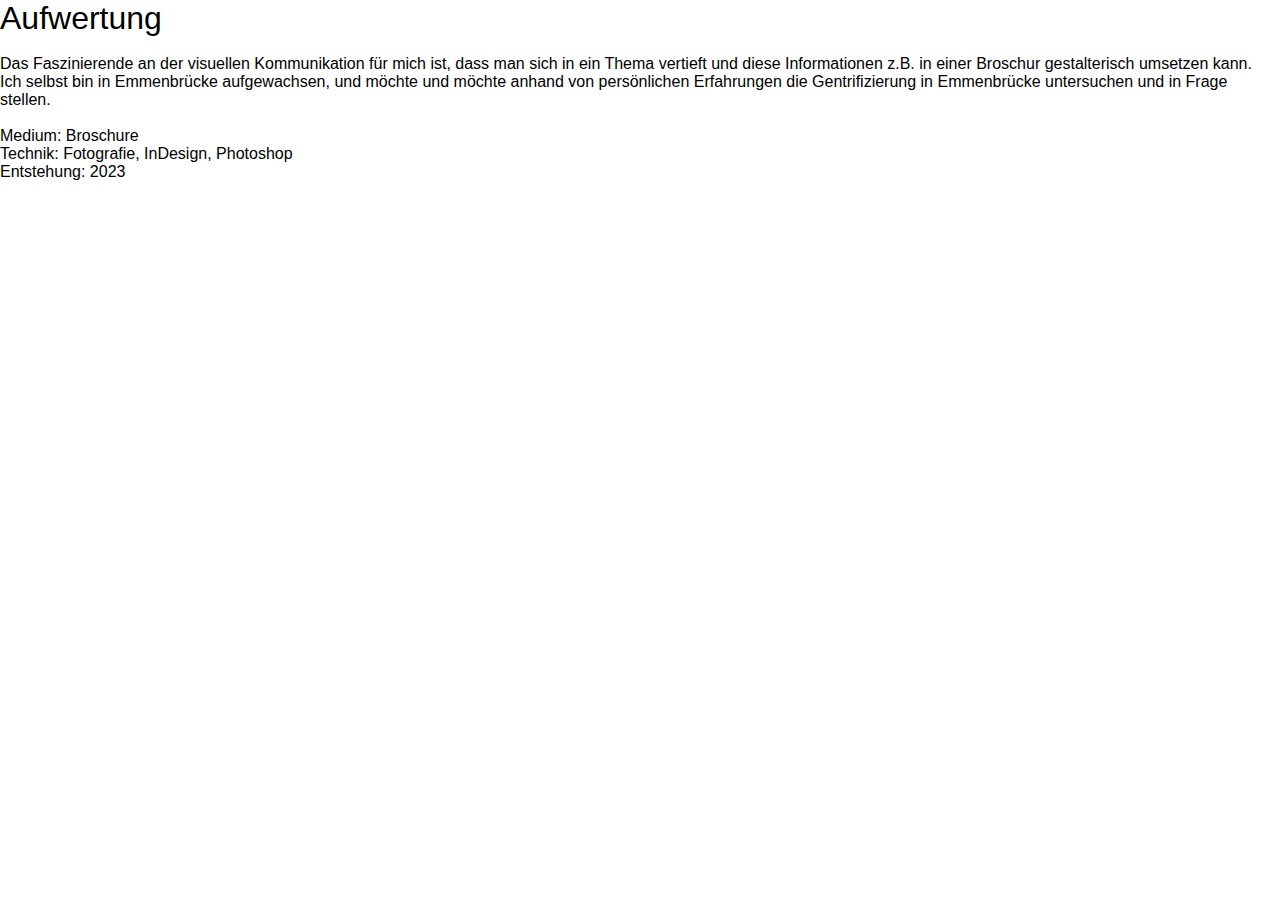
==== aufwertung.html @ d8ba7b99 "start sub-pages" ====
<!DOCTYPE html>
<html lang="en">
<head>
    <meta charset="UTF-8">
    <meta name="viewport" content="width=device-width, initial-scale=1.0">
    <title>T.C.</title>
    <link rel="stylesheet" href="styles.css">
</head>
<body>
    <h1>Aufwertung</h1><br>
    <p>Das Faszinierende an der visuellen Kommunikation für mich ist, dass man sich in ein Thema vertieft und diese Informationen z.B. in einer Broschur gestalterisch umsetzen kann. <br>
        Ich selbst bin in Emmenbrücke aufgewachsen, und möchte und möchte anhand von persönlichen Erfahrungen die Gentrifizierung in Emmenbrücke untersuchen und in Frage stellen.</p>
        <br>
    <p>Medium: Broschure</p>
    <p>Technik: Fotografie, InDesign, Photoshop</p>
    <p>Entstehung: 2023</p>
</body>
</html>
---- styles.css ----
*{
    margin: 0;
    padding: 0;
    font-family: "Helvetica";
    font-weight: lighter;
    box-sizing: border-box;
}

body{
    background-color: white;
    color: black;
}

#header{
    width: 100%;
    height: auto;
}

.container{
    padding: 10px 10%;
}

.search{
    width: 92px;
    height: auto;
}

nav{
    display: flex;
    align-items: center;
    justify-content: space-between;
    flex-wrap: wrap;
}

nav ul li{
    display: inline-block;
    list-style: none;
    margin: 20px 20px;
}

nav ul li a{
    color: #cdcdcd;
    text-decoration: none;
    transition: all 0.4s linear;
    font-size: 18px;
    position: relative;
}

nav ul li a:hover{
  color: black;
}

.links{
    margin-top: 10%;
    margin-left: 25%;
    display: inline-block;
}

.links-2{
    margin-left: 0%;
    margin-right: 50%;
    display: inline-block;
}

.links-3{
    margin-left: 25%;
    margin-right: 50%;
    display: inline-block;
}

.links-4{
  margin-left: 0%;
  margin-right: 50%;
  display: inline-block;
}

.links-5{
    margin-left: 25%;
    margin-right: 50%;
    display: inline-block;
}

.links-styling{
    color: black;
    font-size: 18px;
    transition: all 0.1s linear;
    text-decoration: none;
}

.links-styling:hover{
    color: #cdcdcd;
}

.typewriter {
    display: inline-block;
  }
  
  .typed-out {
    font-family: "Helvetica";
    letter-spacing: 0px;
    overflow: hidden; /* content not revealed until animation */
    border-right: 2px solid black; /* cursor */
    font-size: 24px;
    width: 0;
    white-space: nowrap; /* keep content on single line */
    animation: typing 1s steps(15, end) forwards, blink 1s infinite;
  }

  /* typing effect */
@keyframes typing {
    from {
      width: 0;
    }
    to {
      width: 100%;
    }
  }
  
  @keyframes blink {
    from {
      border-color: transparent;
    }
    to {
      border-color: black;
    }
  }
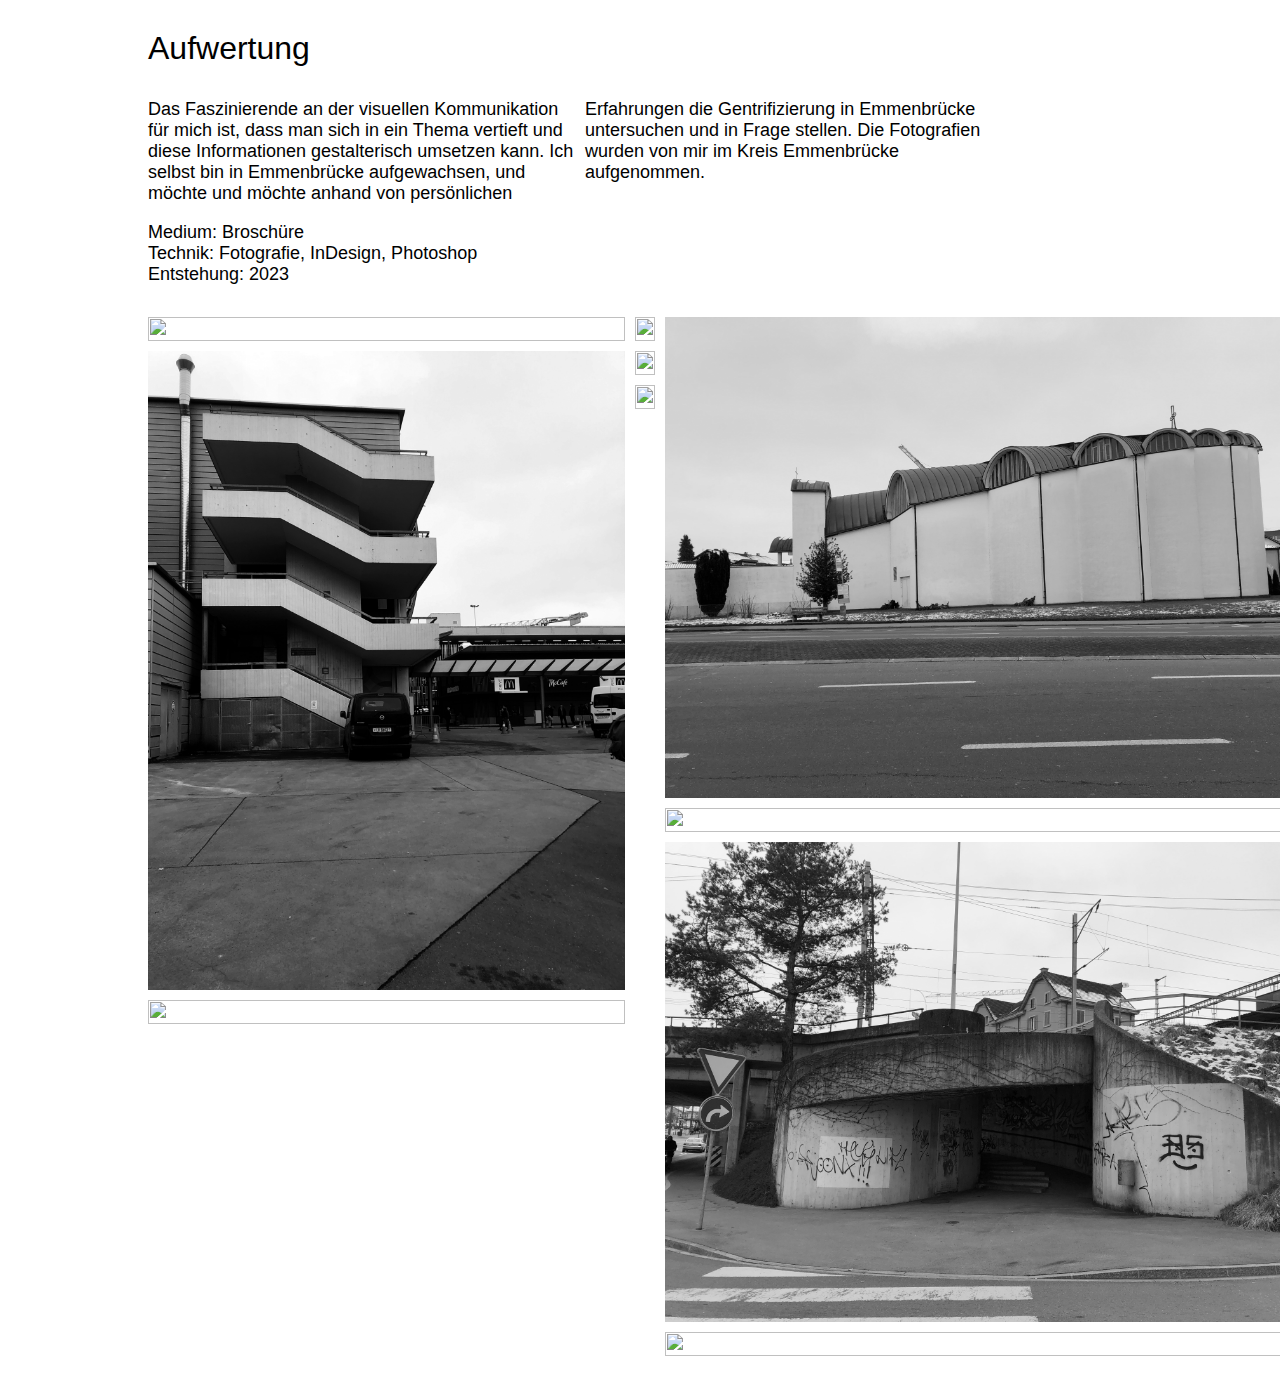
==== commit 49c700c8: "updated "aufwertung"" ====
--- a/aufwertung.html
+++ b/aufwertung.html
@@ -4,15 +4,69 @@
     <meta charset="UTF-8">
     <meta name="viewport" content="width=device-width, initial-scale=1.0">
     <title>T.C.</title>
-    <link rel="stylesheet" href="styles.css">
+    <link rel="stylesheet" href="styles-aufwertung.css">
 </head>
 <body>
-    <h1>Aufwertung</h1><br>
-    <p>Das Faszinierende an der visuellen Kommunikation für mich ist, dass man sich in ein Thema vertieft und diese Informationen z.B. in einer Broschur gestalterisch umsetzen kann. <br>
-        Ich selbst bin in Emmenbrücke aufgewachsen, und möchte und möchte anhand von persönlichen Erfahrungen die Gentrifizierung in Emmenbrücke untersuchen und in Frage stellen.</p>
-        <br>
-    <p>Medium: Broschure</p>
-    <p>Technik: Fotografie, InDesign, Photoshop</p>
-    <p>Entstehung: 2023</p>
+
+    <div class="container">
+
+        <h1 class="title">Aufwertung</h1>
+
+        <p class="font-styling"> Das Faszinierende an der visuellen Kommunikation für mich ist, dass man sich in ein Thema vertieft und diese Informationen gestalterisch umsetzen kann.
+            Ich selbst bin in Emmenbrücke aufgewachsen, und möchte und möchte anhand von persönlichen Erfahrungen die Gentrifizierung in Emmenbrücke untersuchen und in Frage stellen.
+            Die Fotografien wurden von mir im Kreis Emmenbrücke aufgenommen.
+        </p><br>
+
+        <p class= "info">
+            Medium: Broschüre <br>
+            Technik: Fotografie, InDesign, Photoshop <br>
+            Entstehung: 2023
+        </p>
+
+        <div class="image-grid">
+
+             <div class="column">
+                <div class="photo">
+                    <img src="img_eb/DSC_0018.jpg" alt="">
+                </div>
+                <div class="photo">
+                    <img src="img_eb/DSC_0024.jpg" alt="">
+                </div>
+                <div class="photo">
+                    <img src="img_eb/DSC_0028.jpg" alt="">
+                </div>
+             </div>
+
+             <div class="column">
+                <div class="photo">
+                    <img src="img_eb/DSC_0020.jpg" alt="">
+                </div>
+                <div class="photo">
+                    <img src="img_eb/DSC_0019.jpg" alt="">
+                </div>
+                <div class="photo">
+                    <img src="img_eb/DSC_0029.jpg" alt="">
+                </div>
+             </div>
+
+             <div class="column">
+                <div class="photo">
+                    <img src="img_eb/DSC_0027.jpg" alt="">
+                </div>
+                <div class="photo">
+                    <img src="img_eb/DSC_0022.jpg" alt="">
+                </div>
+                <div class="photo">
+                    <img src="img_eb/DSC_0025.jpg" alt="">
+                </div>
+                <div class="photo">
+                    <img src="img_eb/DSC_0023.jpg" alt="">
+                </div>
+             </div>
+
+        </div>
+
+    </div>
+
 </body>
 </html>--- a/styles-aufwertung.css
+++ b/styles-aufwertung.css
@@ -0,0 +1,57 @@
+*{
+    padding: 0;
+    margin: 0;
+    font-family: "Helvetica";
+    font-weight: lighter;
+}
+
+.container{
+    max-width: 1224px;
+    width: 90%;
+    margin: 20px 20px;
+    padding: 10px 10%;
+}
+
+.title{
+    margin-bottom: 2rem;
+}
+
+.font-styling{
+    margin-right: 25%;
+    font-size: 18px;
+    -webkit-columns: 250px 2;
+    -moz-colummns: 250px 2;
+    columns: 250px 2;
+    -webkit-column-gap: 10px;
+    -moz-column-gap: 10px;
+    column-gap: 10px;
+}
+
+.info{
+    margin-right: 50%;
+    margin-bottom: 2rem;
+    font-size: 18px;
+}
+
+.image-grid{
+    display: flex;
+    gap: 10px;
+}
+
+.column{
+    display: flex;
+    flex-direction: column;
+    gap: 10px;
+}
+
+.photo img{
+    width: 100%;
+    height: 100%;
+    object-fit: cover;
+}
+
+@media(max-width:768px){
+    image-grid{
+        flex-direction: column;
+    }
+}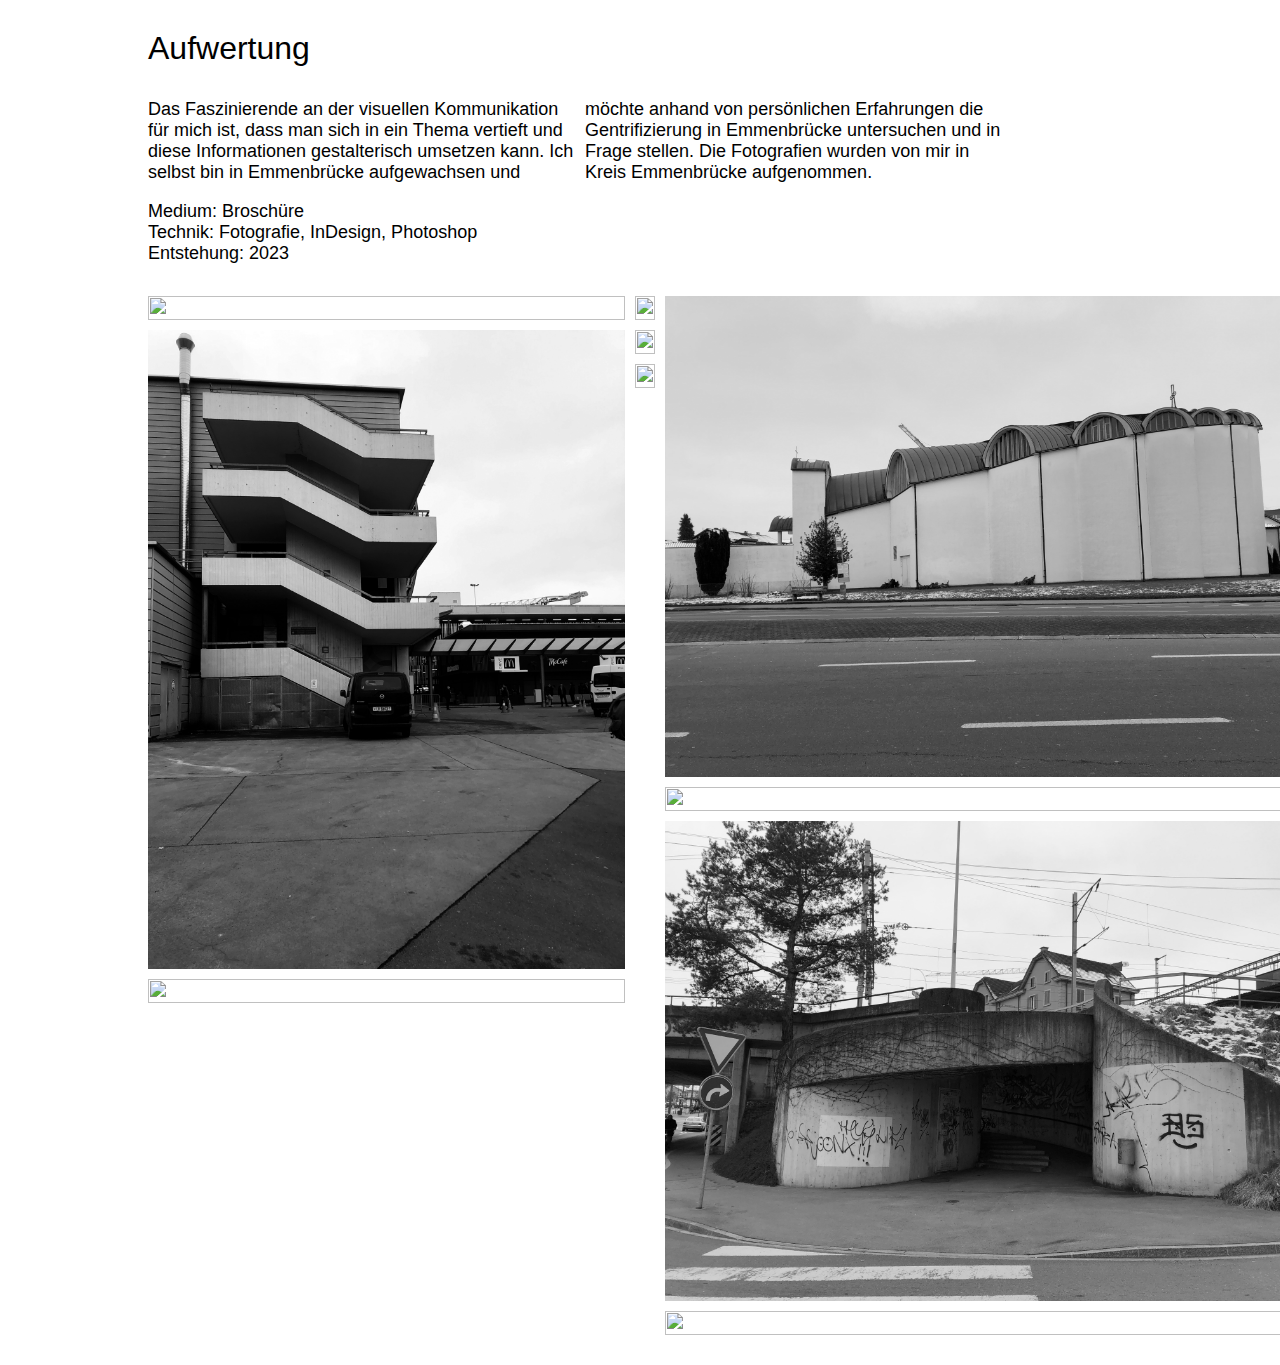
==== commit 2194c572: "Commit test" ====
--- a/aufwertung.html
+++ b/aufwertung.html
@@ -1,72 +1,71 @@
 <!DOCTYPE html>
 <html lang="en">
-<head>
-    <meta charset="UTF-8">
-    <meta name="viewport" content="width=device-width, initial-scale=1.0">
+  <head>
+    <meta charset="UTF-8" />
+    <meta name="viewport" content="width=device-width, initial-scale=1.0" />
     <title>T.C.</title>
-    <link rel="stylesheet" href="styles-aufwertung.css">
-</head>
-<body>
+    <link rel="stylesheet" href="styles-aufwertung.css" />
+  </head>
+  <body>
+    <div class="container">
+      <h1 class="title">Aufwertung</h1>
 
-    <div class="container">
+      <p class="font-styling">
+        Das Faszinierende an der visuellen Kommunikation für mich ist, dass man
+        sich in ein Thema vertieft und diese Informationen gestalterisch
+        umsetzen kann. Ich selbst bin in Emmenbrücke aufgewachsen und möchte
+        anhand von persönlichen Erfahrungen die Gentrifizierung in Emmenbrücke
+        untersuchen und in Frage stellen. Die Fotografien wurden von mir in
+        Kreis Emmenbrücke aufgenommen.
+      </p>
+      <br />
 
-        <h1 class="title">Aufwertung</h1>
+      <p class="info">
+        Medium: Broschüre <br />
+        Technik: Fotografie, InDesign, Photoshop <br />
+        Entstehung: 2023
+      </p>
 
-        <p class="font-styling"> Das Faszinierende an der visuellen Kommunikation für mich ist, dass man sich in ein Thema vertieft und diese Informationen gestalterisch umsetzen kann.
-            Ich selbst bin in Emmenbrücke aufgewachsen, und möchte und möchte anhand von persönlichen Erfahrungen die Gentrifizierung in Emmenbrücke untersuchen und in Frage stellen.
-            Die Fotografien wurden von mir im Kreis Emmenbrücke aufgenommen.
-        </p><br>
-
-        <p class= "info">
-            Medium: Broschüre <br>
-            Technik: Fotografie, InDesign, Photoshop <br>
-            Entstehung: 2023
-        </p>
-
-        <div class="image-grid">
-
-             <div class="column">
-                <div class="photo">
-                    <img src="img_eb/DSC_0018.jpg" alt="">
-                </div>
-                <div class="photo">
-                    <img src="img_eb/DSC_0024.jpg" alt="">
-                </div>
-                <div class="photo">
-                    <img src="img_eb/DSC_0028.jpg" alt="">
-                </div>
-             </div>
-
-             <div class="column">
-                <div class="photo">
-                    <img src="img_eb/DSC_0020.jpg" alt="">
-                </div>
-                <div class="photo">
-                    <img src="img_eb/DSC_0019.jpg" alt="">
-                </div>
-                <div class="photo">
-                    <img src="img_eb/DSC_0029.jpg" alt="">
-                </div>
-             </div>
-
-             <div class="column">
-                <div class="photo">
-                    <img src="img_eb/DSC_0027.jpg" alt="">
-                </div>
-                <div class="photo">
-                    <img src="img_eb/DSC_0022.jpg" alt="">
-                </div>
-                <div class="photo">
-                    <img src="img_eb/DSC_0025.jpg" alt="">
-                </div>
-                <div class="photo">
-                    <img src="img_eb/DSC_0023.jpg" alt="">
-                </div>
-             </div>
-
+      <div class="image-grid">
+        <div class="column">
+          <div class="photo">
+            <img src="img_eb/DSC_0018.jpg" alt="" />
+          </div>
+          <div class="photo">
+            <img src="img_eb/DSC_0024.jpg" alt="" />
+          </div>
+          <div class="photo">
+            <img src="img_eb/DSC_0028.jpg" alt="" />
+          </div>
         </div>
 
+        <div class="column">
+          <div class="photo">
+            <img src="img_eb/DSC_0020.jpg" alt="" />
+          </div>
+          <div class="photo">
+            <img src="img_eb/DSC_0019.jpg" alt="" />
+          </div>
+          <div class="photo">
+            <img src="img_eb/DSC_0029.jpg" alt="" />
+          </div>
+        </div>
+
+        <div class="column">
+          <div class="photo">
+            <img src="img_eb/DSC_0027.jpg" alt="" />
+          </div>
+          <div class="photo">
+            <img src="img_eb/DSC_0022.jpg" alt="" />
+          </div>
+          <div class="photo">
+            <img src="img_eb/DSC_0025.jpg" alt="" />
+          </div>
+          <div class="photo">
+            <img src="img_eb/DSC_0023.jpg" alt="" />
+          </div>
+        </div>
+      </div>
     </div>
-
-</body>
-</html>+  </body>
+</html>
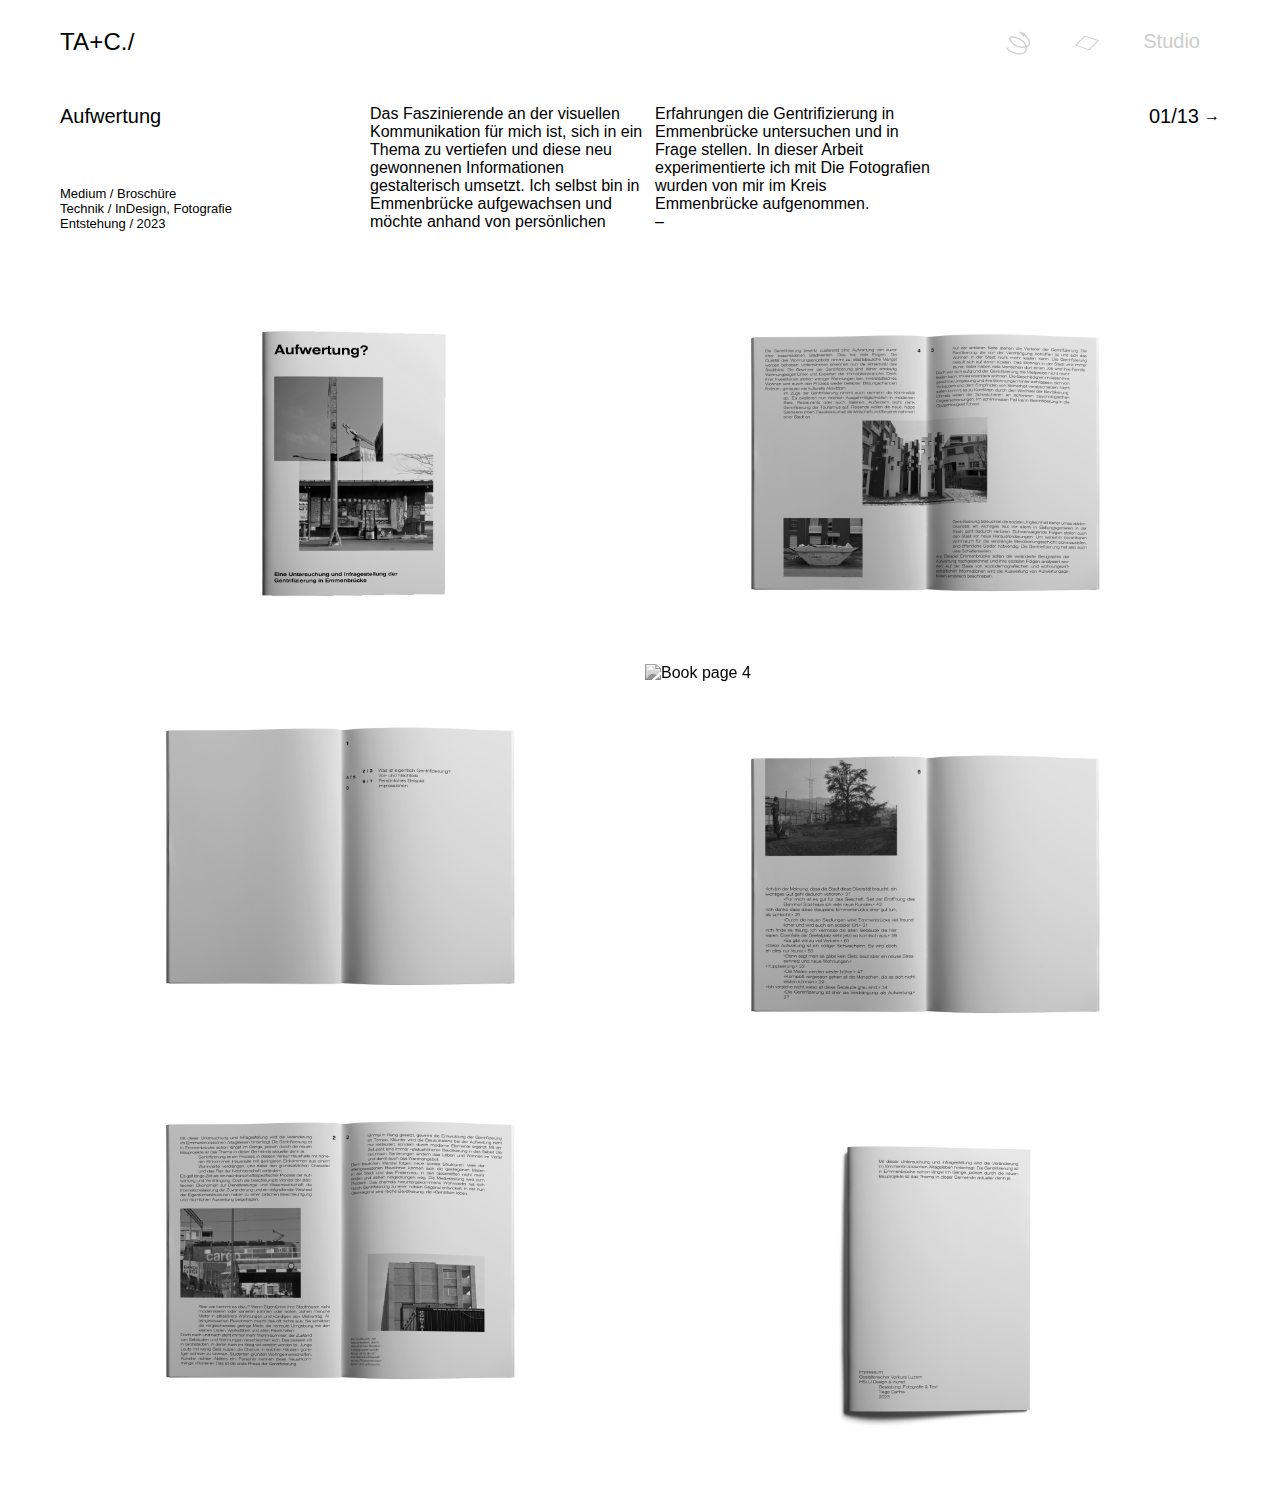
==== commit cdd5e949: "lots of formatting changes" ====
--- a/aufwertung.html
+++ b/aufwertung.html
@@ -3,69 +3,109 @@
   <head>
     <meta charset="UTF-8" />
     <meta name="viewport" content="width=device-width, initial-scale=1.0" />
-    <title>T.C.</title>
-    <link rel="stylesheet" href="styles-aufwertung.css" />
+    <title>TA+C / Aufwertung</title>
+    <link rel="stylesheet" href="styles.css" />
+    <link rel="stylesheet" href="aufwertung-styles.css" />
   </head>
   <body>
-    <div class="container">
-      <h1 class="title">Aufwertung</h1>
+    <div id="header">
+      <nav>
+        <div class="typewriter">
+          <div class="typed-out">TA+C./</div>
+        </div>
+        <ul>
+          <li>
+            <a href="index.html">
+              <div class="icon-container">
+                <svg
+                  class="icons"
+                  id="Ebene_1"
+                  xmlns="http://www.w3.org/2000/svg"
+                  viewBox="0 0 160.65 153.98"
+                >
+                  <path
+                    class="cls-2"
+                    d="m4.5,111.07c18.92,21.28,38.87,29.31,48.97,32.5,20.43,6.45,61.5,12.31,76.68-9.22,7.46-10.58,5.69-23.55,4.9-29.4-5.3-39.17-49.89-61.85-80.87-67.02-8.55-1.43-22.41-3.74-26.68,2.7-6.05,9.12,9.29,32.61,27.12,46.16,30.58,23.25,81.31,27.02,96.64,5.3,4.42-6.27,4.76-13.06,4.87-16.13.82-22.44-18.27-41.98-36.92-55.64"
+                  />
+                  <polygon
+                    class="cls-1"
+                    points="133.39 14.09 84.89 0 119.85 36.46 133.39 14.09"
+                  />
+                </svg>
+                <span class="tooltip-text">Reload</span>
+              </div>
+            </a>
+          </li>
+          <li>
+            <a href="#">
+              <div class="icon-container">
+                <svg
+                  class="icons"
+                  id="Ebene_1"
+                  xmlns="http://www.w3.org/2000/svg"
+                  viewBox="0 0 213.15 132.66"
+                >
+                  <polygon
+                    class="cls-2"
+                    points="126.78 127.44 8.15 85.05 86.87 5.15 205.04 44.26 126.78 127.44"
+                  />
+                </svg>
+                <span class="tooltip-text">Surface</span>
+              </div>
+            </a>
+          </li>
+          <li>
+            <a href="contact.html">Studio</a>
+          </li>
+        </ul>
+      </nav>
+    </div>
 
-      <p class="font-styling">
-        Das Faszinierende an der visuellen Kommunikation für mich ist, dass man
-        sich in ein Thema vertieft und diese Informationen gestalterisch
-        umsetzen kann. Ich selbst bin in Emmenbrücke aufgewachsen und möchte
-        anhand von persönlichen Erfahrungen die Gentrifizierung in Emmenbrücke
-        untersuchen und in Frage stellen. Die Fotografien wurden von mir in
-        Kreis Emmenbrücke aufgenommen.
-      </p>
-      <br />
+    <div class="table">
+      <div class="title-cell">
+        <h1>Aufwertung</h1>
 
-      <p class="info">
-        Medium: Broschüre <br />
-        Technik: Fotografie, InDesign, Photoshop <br />
-        Entstehung: 2023
-      </p>
+        <h2>
+          Medium / Broschüre
+          <br />
+          Technik / InDesign, Fotografie
+          <br />
+          Entstehung / 2023
+        </h2>
+      </div>
 
-      <div class="image-grid">
-        <div class="column">
-          <div class="photo">
-            <img src="img_eb/DSC_0018.jpg" alt="" />
-          </div>
-          <div class="photo">
-            <img src="img_eb/DSC_0024.jpg" alt="" />
-          </div>
-          <div class="photo">
-            <img src="img_eb/DSC_0028.jpg" alt="" />
-          </div>
-        </div>
+      <div class="text-columns">
+        <p>
+          Das Faszinierende an der visuellen Kommunikation für mich ist, sich in
+          ein Thema zu vertiefen und diese neu gewonnenen Informationen
+          gestalterisch umsetzt. Ich selbst bin in Emmenbrücke aufgewachsen und
+          möchte anhand von persönlichen Erfahrungen die Gentrifizierung in
+          Emmenbrücke untersuchen und in Frage stellen. In dieser Arbeit
+          experimentierte ich mit Die Fotografien wurden von mir im Kreis
+          Emmenbrücke aufgenommen.
+        </p>
+        <p>–</p>
+      </div>
 
-        <div class="column">
-          <div class="photo">
-            <img src="img_eb/DSC_0020.jpg" alt="" />
-          </div>
-          <div class="photo">
-            <img src="img_eb/DSC_0019.jpg" alt="" />
-          </div>
-          <div class="photo">
-            <img src="img_eb/DSC_0029.jpg" alt="" />
-          </div>
-        </div>
-
-        <div class="column">
-          <div class="photo">
-            <img src="img_eb/DSC_0027.jpg" alt="" />
-          </div>
-          <div class="photo">
-            <img src="img_eb/DSC_0022.jpg" alt="" />
-          </div>
-          <div class="photo">
-            <img src="img_eb/DSC_0025.jpg" alt="" />
-          </div>
-          <div class="photo">
-            <img src="img_eb/DSC_0023.jpg" alt="" />
-          </div>
-        </div>
+      <div class="next" id="counter">
+        <h1>01/13</h1>
+        <a href="knicken.html" rel="next">→</a>
       </div>
     </div>
+
+    <section class="image-grid">
+      <div class="image-group">
+        <img src="img_aufwertung/cover_tp.png" alt="Book cover" />
+        <img src="img_aufwertung/page_1_B.png" alt="Book page 1" />
+        <img src="img_aufwertung/page_2_BB.png" alt="Book page 2" />
+      </div>
+
+      <div class="image-group">
+        <img src="img_aufwertung/page_3_B.png" alt="Book page 3" />
+        <img src="img_aufwertung/page_4_B.png" alt="Book page 4" />
+        <img src="img_aufwertung/page_5_B.png" alt="Book page 5" />
+        <img src="img_aufwertung/backcover.png" alt="Book backcover" />
+      </div>
+    </section>
   </body>
 </html>
--- a/styles.css
+++ b/styles.css
@@ -0,0 +1,209 @@
+* {
+  margin: 0;
+  padding: 0;
+  font-family: "Helvetica", "Helvetica Neue", "Arial";
+  font-weight: normal;
+  box-sizing: border-box;
+}
+
+body {
+  background-color: white;
+  color: black;
+}
+
+h1 {
+  font-size: 20px;
+}
+
+h2 {
+  font-size: 13px;
+}
+
+#header {
+  width: 100%;
+  padding: 20px 60px;
+}
+
+footer {
+  padding: 60px;
+  text-align: right;
+}
+
+nav {
+  display: flex;
+  align-items: center;
+  justify-content: space-between;
+  flex-wrap: wrap;
+}
+
+nav ul li {
+  display: inline-block;
+  list-style: none;
+  margin: 10px 20px;
+}
+
+nav ul li a {
+  color: #cdcdcd;
+  font-size: 20px;
+  text-decoration: none;
+  transition: all 0.4s linear;
+  position: relative;
+}
+
+nav ul li a:hover {
+  color: black;
+  fill: black;
+  stroke: black;
+}
+
+.icons {
+  width: 24px;
+  height: 24px;
+  fill: currentColor;
+  vertical-align: middle;
+}
+
+.icon-container {
+  position: relative;
+  display: inline-block;
+}
+
+.tooltip-text {
+  visibility: hidden;
+  width: 100px;
+  color: #000;
+  text-align: center;
+  border-radius: 5px;
+  padding: 5px 0;
+  position: absolute;
+  bottom: -25px;
+  left: 50%;
+  transform: translateX(-50%);
+  z-index: 1;
+  opacity: 0;
+  transition: all 0.4s;
+  font-size: 14px;
+}
+
+.icon-container:hover .tooltip-text {
+  visibility: visible;
+  opacity: 1;
+}
+
+.cls-1 {
+  fill: #cdcdcd;
+  transition: all 0.4s linear;
+}
+
+.cls-2 {
+  fill: none;
+  stroke: #cdcdcd;
+  stroke-linecap: round;
+  stroke-miterlimit: 10;
+  stroke-width: 9px;
+  transition: all 0.4s linear;
+}
+
+nav ul li a:hover .cls-1 {
+  fill: black;
+}
+
+nav ul li a:hover .cls-2 {
+  stroke: black;
+}
+
+.container {
+  display: grid;
+  grid-template-columns: 1fr 1fr;
+  grid-auto-flow: row;
+  max-width: 960px;
+  margin: 0 auto;
+  padding: 60px;
+}
+
+.links-group:nth-child(odd) {
+  /*group 1, 3, 5 affected, they start in the column line 1 - 2*/
+  grid-column: 2 / 3;
+  grid-row: auto;
+}
+
+.links-group:nth-child(even) {
+  /*group 2, 4 affected, they start in the column line 2 - 3*/
+  grid-column: 1 / 2;
+  grid-row: auto;
+}
+
+.links-group:nth-child(1) {
+  grid-row: 1;
+}
+.links-group:nth-child(2) {
+  grid-row: 2;
+}
+.links-group:nth-child(3) {
+  grid-row: 3;
+}
+.links-group:nth-child(4) {
+  grid-row: 4;
+}
+.links-group:nth-child(5) {
+  grid-row: 5;
+}
+
+.links-styling {
+  color: black;
+  transition: color 0.1s ease;
+  text-decoration: none;
+}
+
+.links-styling h1 {
+  font-size: 40px;
+  font-weight: lighter;
+}
+
+.links-styling:hover {
+  color: #cdcdcd;
+}
+
+.typewriter {
+  font-family: "Helvetica", "Helvetica Neue", "Arial";
+  font-size: 24px;
+  font-weight: lighter;
+  letter-spacing: 0.01rem;
+  text-align: center;
+  overflow: hidden;
+  color: black;
+  text-decoration: none;
+}
+
+/* typwriter effect (old version)
+.typed-out {
+  font-family: "Helvetica", "Helvetica Neue", "Arial";
+  font-size: 24px;
+  font-weight: lighter;
+  letter-spacing: 0.01rem;
+  overflow: hidden;
+  border-right: 2px solid black;
+  width: 0;
+  white-space: nowrap;
+  animation: typing 1s steps(5, end) forwards, blink 1s infinite;
+}
+
+@keyframes typing {
+  0% {
+    width: 0;
+    color: black;
+  }
+  100% {
+    width: 100%;
+  }
+}
+
+@keyframes blink {
+  from {
+    border-color: transparent;
+  }
+  to {
+    border-color: black;
+  }
+}
+*/
--- a/aufwertung-styles.css
+++ b/aufwertung-styles.css
@@ -0,0 +1,80 @@
+.image-grid {
+  display: grid;
+  padding: 20px 60px;
+  gap: 10px;
+  vertical-align: middle;
+  grid-template-columns: 1fr;
+}
+
+.image-grid img {
+  width: 100%;
+}
+
+.image-group {
+  display: flex;
+  flex-direction: column;
+  gap: 10px;
+}
+
+img {
+  filter: grayscale(100%);
+}
+
+img:hover {
+  filter: grayscale(0%);
+}
+
+.table {
+  display: grid;
+  grid-template-columns: 300px 2fr 1fr;
+  padding: 20px 60px;
+  gap: 10px;
+  align-items: start;
+}
+
+.title-cell {
+  grid-column: 1 / 2;
+  display: flex;
+  flex-direction: column;
+  justify-content: space-between;
+  height: 100%;
+}
+
+.text-columns {
+  grid-column: 2 / 3;
+  columns: 2;
+  column-gap: 10px;
+}
+
+/*prev/next button*/
+#counter {
+  display: flex;
+  align-items: center;
+  justify-content: flex-end;
+  gap: 5px;
+}
+
+#counter h1 {
+  margin: 0;
+}
+
+#counter a {
+  text-decoration: none;
+  color: black;
+  transition: transform 0.3s ease;
+  /*smooth transistion for transform effect*/
+}
+
+#counter a[rel="prev"]:hover {
+  transform: translateX(-5px);
+}
+
+#counter a[rel="next"]:hover {
+  transform: translateX(5px);
+}
+
+@media (min-width: 1280px) {
+  .image-grid {
+    grid-template-columns: 1fr 1fr;
+  }
+}
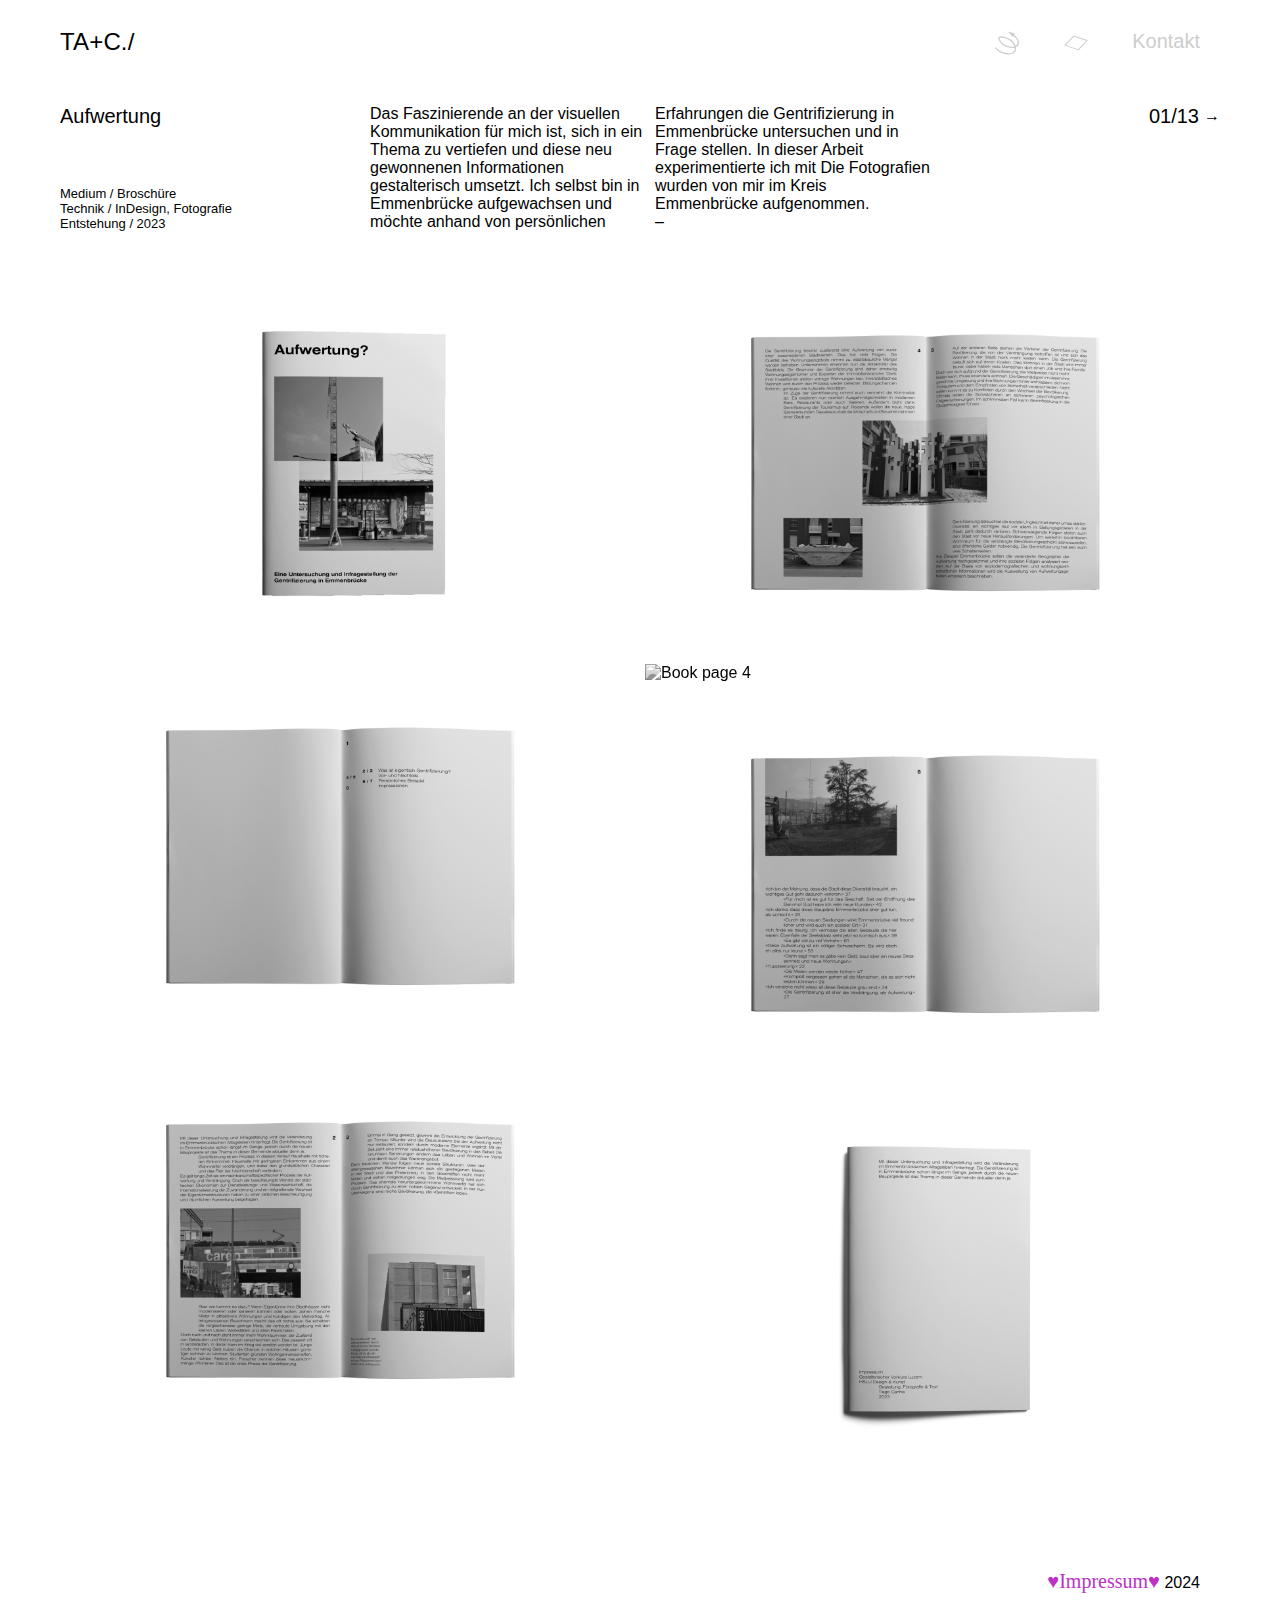
==== commit 52eef552: "small adjustments" ====
--- a/aufwertung.html
+++ b/aufwertung.html
@@ -32,7 +32,7 @@
                     points="133.39 14.09 84.89 0 119.85 36.46 133.39 14.09"
                   />
                 </svg>
-                <span class="tooltip-text">Reload</span>
+                <span class="tooltip-text">Home</span>
               </div>
             </a>
           </li>
@@ -55,7 +55,7 @@
             </a>
           </li>
           <li>
-            <a href="contact.html">Studio</a>
+            <a href="kontakt.html">Kontakt</a>
           </li>
         </ul>
       </nav>
@@ -107,5 +107,20 @@
         <img src="img_aufwertung/backcover.png" alt="Book backcover" />
       </div>
     </section>
+    <footer>
+      <p>
+        <a href="impressum.html" style="text-decoration: none"
+          ><span
+            style="
+              font-family: 'Times New Roman', Times, serif;
+              font-size: 20px;
+              color: #bc31c4;
+            "
+            >♥︎Impressum♥︎</span
+          ></a
+        >
+        2024
+      </p>
+    </footer>
   </body>
 </html>
--- a/styles.css
+++ b/styles.css
@@ -25,8 +25,61 @@
 }
 
 footer {
-  padding: 60px;
+  padding: 80px;
   text-align: right;
+}
+
+form {
+  font-size: 1em;
+  max-width: 400px;
+  width: 100%;
+  margin: 20px 60px;
+  padding: 20px 40px;
+  border: 1px solid black;
+  border-radius: 8px;
+}
+
+form label {
+  display: block;
+  color: black;
+}
+
+form input[type="text"],
+form input[type="email"],
+form textarea {
+  width: 100%;
+  padding: 10px;
+  margin-bottom: 15px;
+  border: 1px solid black;
+  border-radius: 4px;
+  font-size: 1em;
+  color: black;
+}
+
+form button {
+  width: 100%;
+  color: black;
+  padding: 10px;
+  border: 1px solid black;
+  border-radius: 4px;
+  font-size: 1em;
+  background-color: white;
+  cursor: pointer;
+  transition: background-color 0.3s ease;
+}
+
+form button:hover {
+  background-color: black;
+  color: white;
+}
+
+.impressum {
+  display: inline-block;
+  margin: 20px 60px;
+  font-size: 1em;
+  padding: 20px 40px;
+  border: 1px solid black;
+  border-radius: 8px;
 }
 
 nav {
@@ -90,6 +143,7 @@
   opacity: 1;
 }
 
+/*svg icons styling*/
 .cls-1 {
   fill: #cdcdcd;
   transition: all 0.4s linear;
@@ -118,21 +172,22 @@
   grid-auto-flow: row;
   max-width: 960px;
   margin: 0 auto;
-  padding: 60px;
+  padding: 80px;
 }
 
 .links-group:nth-child(odd) {
-  /*group 1, 3, 5 affected, they start in the column line 1 - 2*/
+  /*group 1, 3, 5 affected, they start in the column line 2 - 3*/
   grid-column: 2 / 3;
   grid-row: auto;
 }
 
 .links-group:nth-child(even) {
-  /*group 2, 4 affected, they start in the column line 2 - 3*/
+  /*group 2, 4 affected, they start in the column line 1 - 2*/
   grid-column: 1 / 2;
   grid-row: auto;
 }
 
+/*links-group aufgeteilt in 5 rows um ein spezielles Grid zu erstellen*/
 .links-group:nth-child(1) {
   grid-row: 1;
 }
@@ -175,7 +230,7 @@
   text-decoration: none;
 }
 
-/* typwriter effect (old version)
+/* typwriter effect (alte version ohne js)
 .typed-out {
   font-family: "Helvetica", "Helvetica Neue", "Arial";
   font-size: 24px;
--- a/aufwertung-styles.css
+++ b/aufwertung-styles.css
@@ -65,6 +65,7 @@
   /*smooth transistion for transform effect*/
 }
 
+/* zurück und weiter pfeil animation*/
 #counter a[rel="prev"]:hover {
   transform: translateX(-5px);
 }
